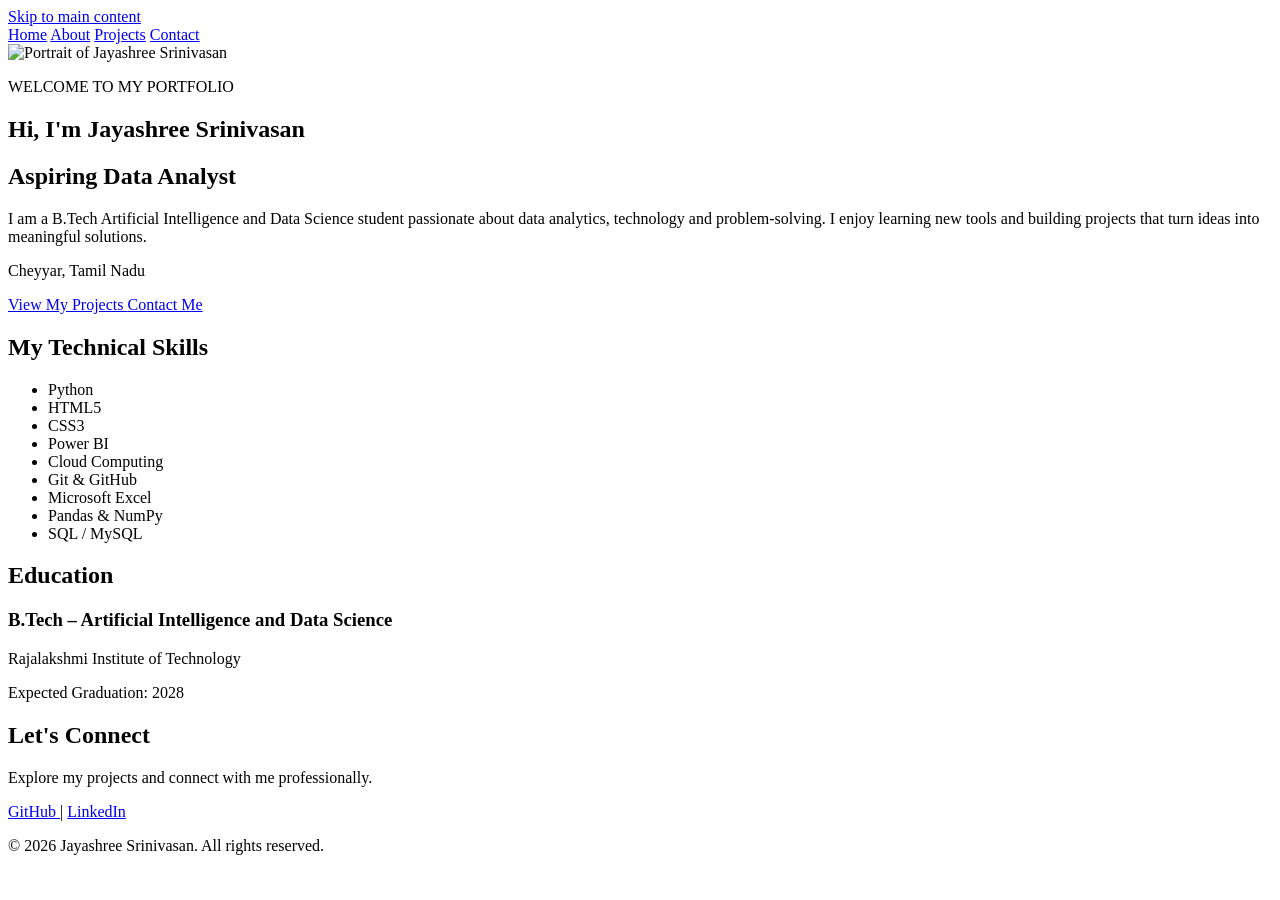
==== index.html @ 3fba59a2 "Add files via upload" ====
<!DOCTYPE html>
<html lang="en">

<head>
    <meta charset="UTF-8">
    <meta name="viewport" content="width=device-width, initial-scale=1.0">

    <meta name="author" content="Jayashree Srinivasan">
    <meta name="description" content="Official portfolio of Jayashree Srinivasan, an aspiring Data Analyst skilled in Python, SQL, Power BI, Excel and Cloud Computing.">

    <meta name="keywords" content="Jayashree Srinivasan, Data Analyst, Python, SQL, Power BI, Portfolio">

    <meta name="theme-color" content="#f4eaff">

    <title>Jayashree Srinivasan | Aspiring Data Analyst</title>

    <link rel="stylesheet" href="css/style.css">
</head>

<body>

    <!-- Skip Navigation -->
    <a class="skip-link" href="#main-content">
        Skip to main content
    </a>

    <!-- Header -->
    <header>
        <nav aria-label="Main navigation">

            <a href="index.html" aria-current="page">Home</a>

            <a href="about.html">About</a>

            <a href="projects.html">Projects</a>

            <a href="contact.html">Contact</a>

        </nav>
    </header>

    <!-- Main Content -->
    <main id="main-content">

        <!-- Hero Section -->
        <section class="hero" aria-labelledby="hero-title">

            <!-- Profile Photo -->
          <img
    src="./images/jayashree-profile.png"
    alt="Portrait of Jayashree Srinivasan"
    class="profile-photo"
    width="150"
    height="150"
>

            <p class="intro-label">
                WELCOME TO MY PORTFOLIO
            </p>

            <h1 id="hero-title">
                Hi, I'm Jayashree Srinivasan
            </h1>

            <h2>
                Aspiring Data Analyst
            </h2>

            <p>
                I am a B.Tech Artificial Intelligence and Data Science
                student passionate about data analytics, technology
                and problem-solving.

                I enjoy learning new tools and building projects
                that turn ideas into meaningful solutions.
            </p>

            <p class="location">
                Cheyyar, Tamil Nadu
            </p>

            <!-- Action Links -->
            <div class="hero-links">

                <a href="projects.html" class="button-link">
                    View My Projects
                </a>

                <a href="contact.html"
                   class="button-link secondary-button">
                    Contact Me
                </a>

            </div>

        </section>

        <!-- Skills Section -->
        <section aria-labelledby="skills-title">

            <h2 id="skills-title">
                My Technical Skills
            </h2>

            <ul class="skills-list">
                <li>Python</li>
                <li>HTML5</li>
                <li>CSS3</li>
                <li>Power BI</li>
                <li>Cloud Computing</li>
                <li>Git &amp; GitHub</li>
                <li>Microsoft Excel</li>
                <li>Pandas &amp; NumPy</li>
                <li>SQL / MySQL</li>
            </ul>

        </section>

        <!-- Education Section -->
        <section aria-labelledby="education-title">

            <h2 id="education-title">
                Education
            </h2>

            <article>

                <h3>
                    B.Tech – Artificial Intelligence and Data Science
                </h3>

                <p>
                    Rajalakshmi Institute of Technology
                </p>

                <p>
                    Expected Graduation: 2028
                </p>

            </article>

        </section>

        <!-- Connect Section -->
        <section aria-labelledby="connect-title">

            <h2 id="connect-title">
                Let's Connect
            </h2>

            <p>
                Explore my projects and connect with me professionally.
            </p>

            <p>
                <a href="https://github.com/Jaya719"
                   target="_blank"
                   rel="noopener noreferrer">
                    GitHub
                </a>

                |

                <a href="https://www.linkedin.com/in/jayasree-srinivasan-7947a432b/"
                   target="_blank"
                   rel="noopener noreferrer">
                    LinkedIn
                </a>
            </p>

        </section>

    </main>

    <!-- Footer -->
    <footer>

        <p>
            &copy; 2026 Jayashree Srinivasan.
            All rights reserved.
        </p>

    </footer>

</body>
</html>
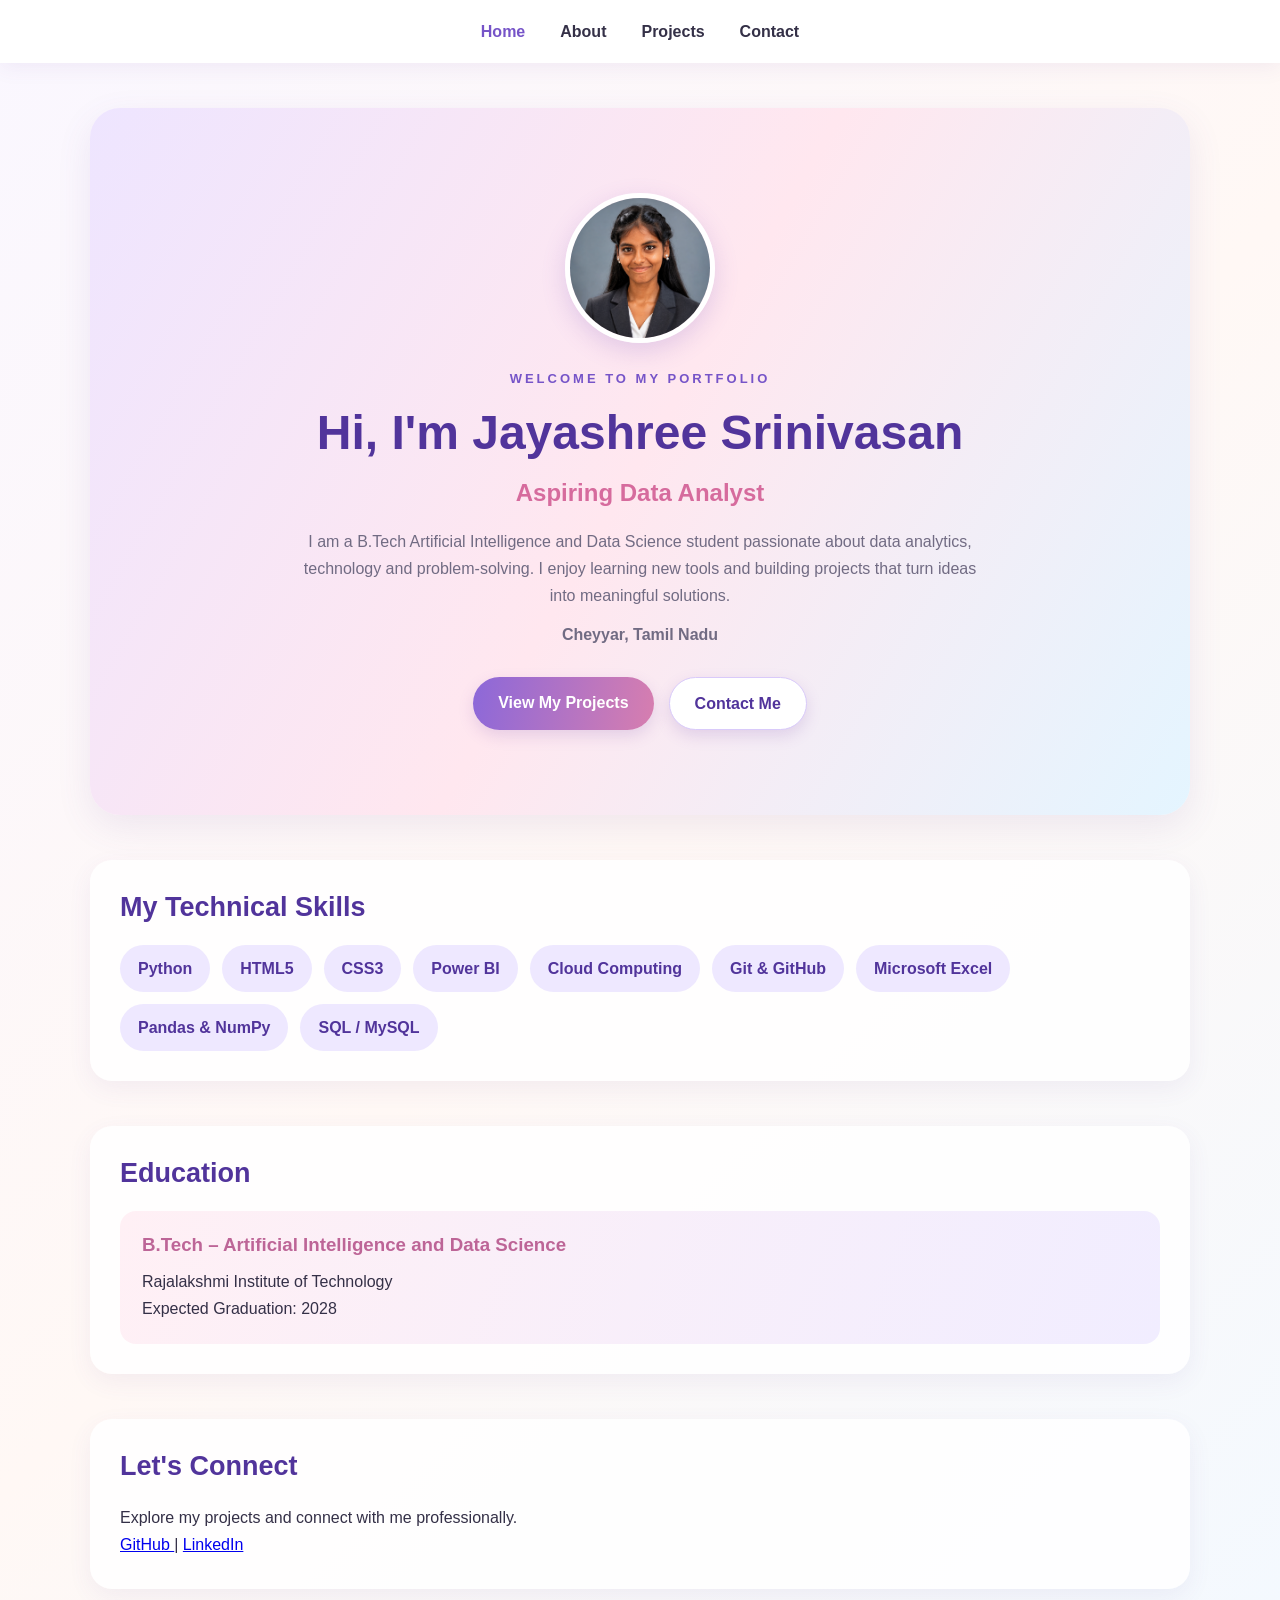
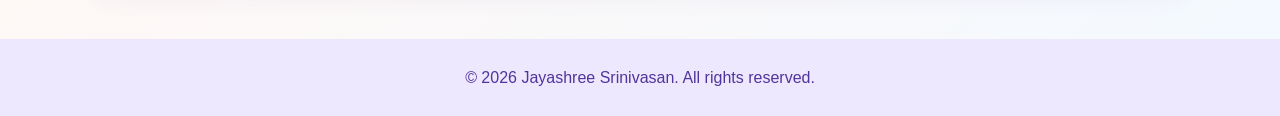
==== commit cfd76de1: "Add files via upload" ====
--- a/index.html
+++ b/index.html
@@ -48,7 +48,7 @@
 
             <!-- Profile Photo -->
           <img
-    src="./images/jayashree-profile.png"
+    src="./jayashree-profile.png"
     alt="Portrait of Jayashree Srinivasan"
     class="profile-photo"
     width="150"
--- a/css/style.css
+++ b/css/style.css
@@ -0,0 +1,367 @@
+
+@import url('https://fonts.googleapis.com/css2?family=DM+Sans:wght@400;500;600;700&family=Poppins:wght@500;600;700;800&display=swap');
+
+:root {
+    --purple: #7654c8;
+    --purple-dark: #51349b;
+    --pink: #f3a4c5;
+    --blue: #a9d9f7;
+    --peach: #ffdfcc;
+    --lavender: #eee8ff;
+    --text: #343047;
+    --muted: #716b83;
+    --white: #ffffff;
+}
+
+* {
+    margin: 0;
+    padding: 0;
+    box-sizing: border-box;
+}
+
+html {
+    scroll-behavior: smooth;
+}
+
+body {
+    font-family: 'DM Sans', sans-serif;
+    color: var(--text);
+    background: linear-gradient(135deg, #faf7ff, #fff8f5, #f3f9ff);
+    line-height: 1.7;
+}
+
+.skip-link {
+    position: absolute;
+    top: -100px;
+    left: 15px;
+    background: var(--purple-dark);
+    color: white;
+    padding: 12px 18px;
+    border-radius: 8px;
+    z-index: 1000;
+}
+
+.skip-link:focus {
+    top: 15px;
+}
+
+header {
+    background: rgba(255, 255, 255, 0.92);
+    padding: 18px 8%;
+    box-shadow: 0 4px 20px rgba(100, 70, 150, 0.08);
+    position: sticky;
+    top: 0;
+    z-index: 100;
+}
+
+nav {
+    display: flex;
+    justify-content: center;
+    flex-wrap: wrap;
+    gap: 35px;
+}
+
+nav a {
+    text-decoration: none;
+    color: var(--text);
+    font-weight: 600;
+    transition: 0.3s;
+}
+
+nav a:hover,
+nav a[aria-current="page"] {
+    color: var(--purple);
+}
+
+a:focus-visible,
+button:focus-visible {
+    outline: 3px solid #e58bb7;
+    outline-offset: 4px;
+}
+
+main {
+    width: min(1100px, 90%);
+    margin: auto;
+}
+
+.hero {
+    text-align: center;
+    padding: 85px 25px;
+    margin: 45px 0;
+    border-radius: 30px;
+    background: linear-gradient(120deg, #eee5ff, #ffe7ef, #e4f5ff);
+    box-shadow: 0 12px 35px rgba(110, 80, 160, 0.10);
+}
+
+.profile-initials {
+    width: 125px;
+    height: 125px;
+    margin: 0 auto 25px;
+    display: grid;
+    place-items: center;
+    border-radius: 50%;
+    background: linear-gradient(135deg, #9b7be8, #f3a4c5);
+    color: white;
+    font-family: 'Poppins', sans-serif;
+    font-size: 42px;
+    font-weight: 800;
+    box-shadow: 0 8px 25px rgba(120, 80, 190, 0.25);
+}
+
+.intro-label {
+    color: var(--purple);
+    font-weight: 700;
+    letter-spacing: 3px;
+    font-size: 13px;
+    margin-bottom: 12px;
+}
+
+h1, h2, h3 {
+    font-family: 'Poppins', sans-serif;
+    line-height: 1.3;
+}
+
+h1 {
+    font-size: clamp(30px, 5vw, 48px);
+    color: var(--purple-dark);
+    margin-bottom: 12px;
+}
+
+.hero h2 {
+    color: #d66b9d;
+    font-size: 24px;
+    margin-bottom: 20px;
+}
+
+.hero > p:not(.intro-label) {
+    max-width: 680px;
+    margin: 12px auto;
+    color: var(--muted);
+}
+
+.location {
+    font-weight: 600;
+}
+
+.hero-links {
+    display: flex;
+    justify-content: center;
+    flex-wrap: wrap;
+    gap: 15px;
+    margin-top: 28px;
+}
+
+.button-link {
+    display: inline-block;
+    padding: 12px 25px;
+    border-radius: 30px;
+    text-decoration: none;
+    color: white;
+    font-weight: 700;
+    background: linear-gradient(100deg, #8c68d9, #d77eaf);
+    box-shadow: 0 6px 15px rgba(130, 85, 180, 0.18);
+    transition: transform 0.3s, box-shadow 0.3s;
+}
+
+.button-link:hover {
+    transform: translateY(-4px);
+    box-shadow: 0 10px 20px rgba(130, 85, 180, 0.25);
+}
+
+.secondary-button {
+    color: var(--purple-dark);
+    background: white;
+    border: 1px solid #d9cafa;
+}
+
+section:not(.hero) {
+    margin: 45px 0;
+    padding: 30px;
+    background: rgba(255, 255, 255, 0.88);
+    border-radius: 22px;
+    box-shadow: 0 8px 25px rgba(100, 70, 150, 0.07);
+}
+
+section h2 {
+    color: var(--purple-dark);
+    font-size: 27px;
+    margin-bottom: 20px;
+}
+
+section h3 {
+    color: #bd6597;
+    margin-bottom: 10px;
+}
+
+.skills-list {
+    display: flex;
+    flex-wrap: wrap;
+    gap: 12px;
+    list-style: none;
+}
+
+.skills-list li {
+    background: var(--lavender);
+    color: var(--purple-dark);
+    padding: 10px 18px;
+    border-radius: 25px;
+    font-weight: 600;
+}
+
+article {
+    padding: 22px;
+    border-radius: 16px;
+    background: linear-gradient(110deg, #fff0f5, #f1edff);
+}
+
+footer {
+    text-align: center;
+    padding: 25px;
+    background: #eee8ff;
+    color: var(--purple-dark);
+    margin-top: 50px;
+}
+
+@media (max-width: 600px) {
+    header {
+        padding: 15px 5%;
+    }
+
+    nav {
+        gap: 15px;
+    }
+
+    .hero {
+        padding: 55px 18px;
+        margin: 25px 0;
+    }
+
+    section:not(.hero) {
+        padding: 22px;
+    }
+
+    .hero-links {
+        flex-direction: column;
+        align-items: center;
+    }
+}
+
+/* Project cards */
+.project-grid {
+    display: grid;
+    grid-template-columns: repeat(auto-fit, minmax(240px, 1fr));
+    gap: 22px;
+}
+
+.project-card {
+    padding: 25px;
+    border-radius: 20px;
+    border: 1px solid rgba(120, 90, 170, 0.10);
+    transition: transform 0.3s ease, box-shadow 0.3s ease;
+}
+
+.project-card:hover {
+    transform: translateY(-7px);
+    box-shadow: 0 14px 28px rgba(100, 70, 150, 0.13);
+}
+
+.project-card h3 {
+    color: #51349b;
+    margin: 12px 0;
+}
+
+.project-card p {
+    color: #625d70;
+    margin-top: 8px;
+}
+
+.project-number {
+    display: inline-block;
+    font-family: 'Poppins', sans-serif;
+    font-weight: 800;
+    color: #7654c8;
+    background: white;
+    padding: 6px 13px;
+    border-radius: 20px;
+}
+
+.project-one {
+    background: linear-gradient(135deg, #ffe8f1, #fff5fa);
+}
+
+.project-two {
+    background: linear-gradient(135deg, #e4f4ff, #f2f9ff);
+}
+
+.project-three {
+    background: linear-gradient(135deg, #e9e3ff, #f8f5ff);
+}
+
+.project-four {
+    background: linear-gradient(135deg, #e2f5e9, #f4fff7);
+}
+
+.project-five {
+    background: linear-gradient(135deg, #ffeedc, #fff9f0);
+}
+
+/* Contact form */
+.form-group {
+    margin-bottom: 20px;
+}
+
+.form-group label {
+    display: block;
+    font-weight: 600;
+    margin-bottom: 8px;
+    color: #51349b;
+}
+
+.form-group input,
+.form-group textarea {
+    width: 100%;
+    padding: 13px 15px;
+    border: 1px solid #d9cafa;
+    border-radius: 12px;
+    font: inherit;
+    color: #343047;
+    background: #fff;
+}
+
+.form-group input:focus,
+.form-group textarea:focus {
+    outline: 3px solid #eee1ff;
+    border-color: #7654c8;
+}
+
+.form-group textarea {
+    resize: vertical;
+}
+
+button.button-link {
+    border: none;
+    cursor: pointer;
+    font: inherit;
+    font-weight: 700;
+}
+
+button.button-link:hover {
+    filter: brightness(1.05);
+}
+.profile-photo {
+    display: block;
+    width: 150px;
+    height: 150px;
+    object-fit: cover;
+    object-position: center;
+    border-radius: 50%;
+    border: 5px solid white;
+    margin: 0 auto 25px;
+    box-shadow: 0 8px 25px rgba(120, 80, 190, 0.2);
+}
+.profile-photo {
+    border-radius: 50% !important;
+    width: 150px !important;
+    height: 150px !important;
+    object-fit: cover;
+}
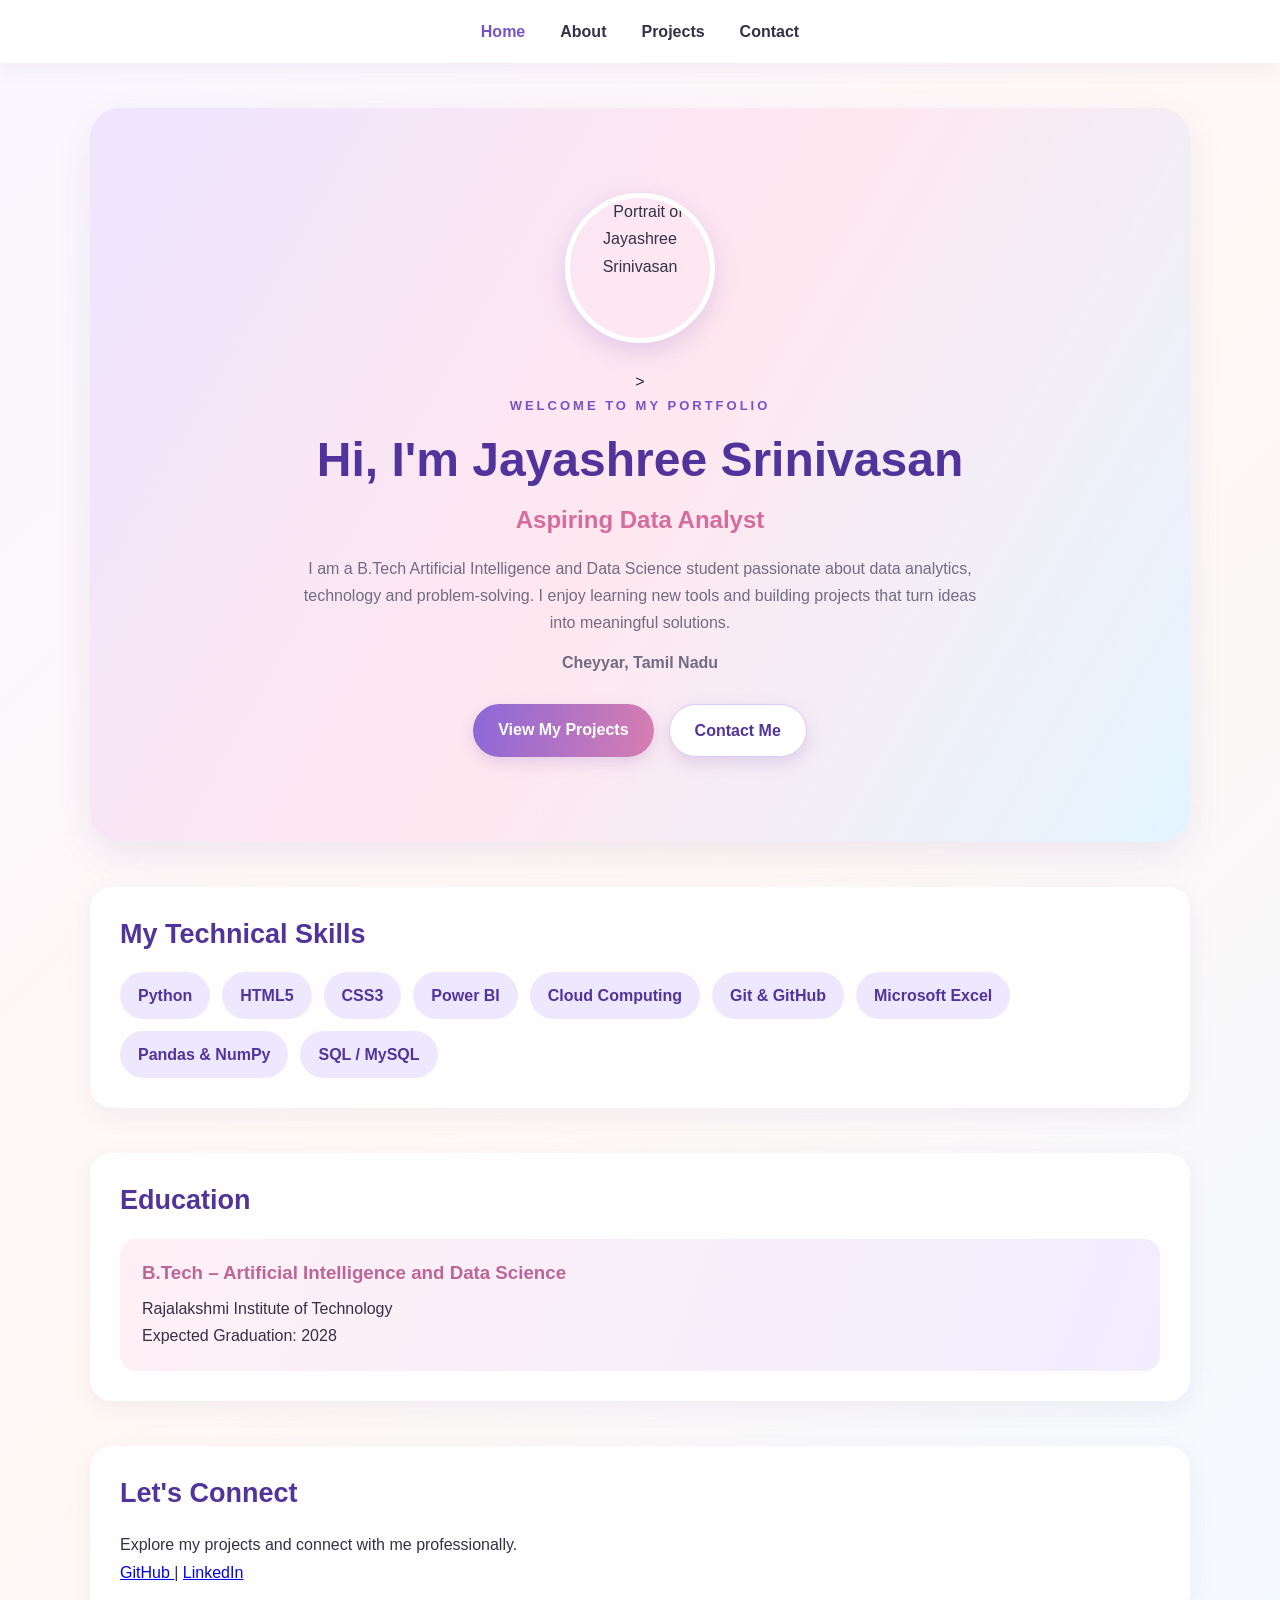
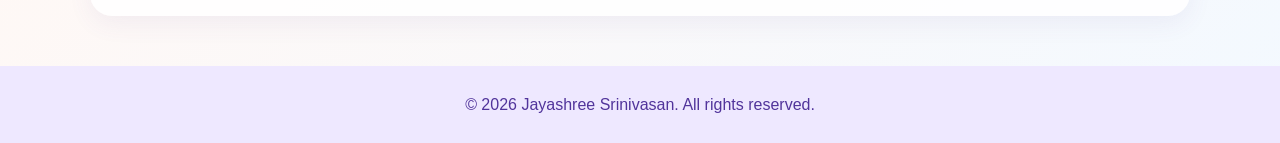
==== commit a319baeb: "Add files via upload" ====
--- a/index.html
+++ b/index.html
@@ -47,12 +47,11 @@
         <section class="hero" aria-labelledby="hero-title">
 
             <!-- Profile Photo -->
-          <img
-    src="./jayashree-profile.png"
-    alt="Portrait of Jayashree Srinivasan"
-    class="profile-photo"
-    width="150"
-    height="150"
+         <img src="images/jayashree-profile.png"
+     alt="Portrait of Jayashree Srinivasan"
+     class="profile-photo"
+     width="150"
+     height="150">
 >
 
             <p class="intro-label">
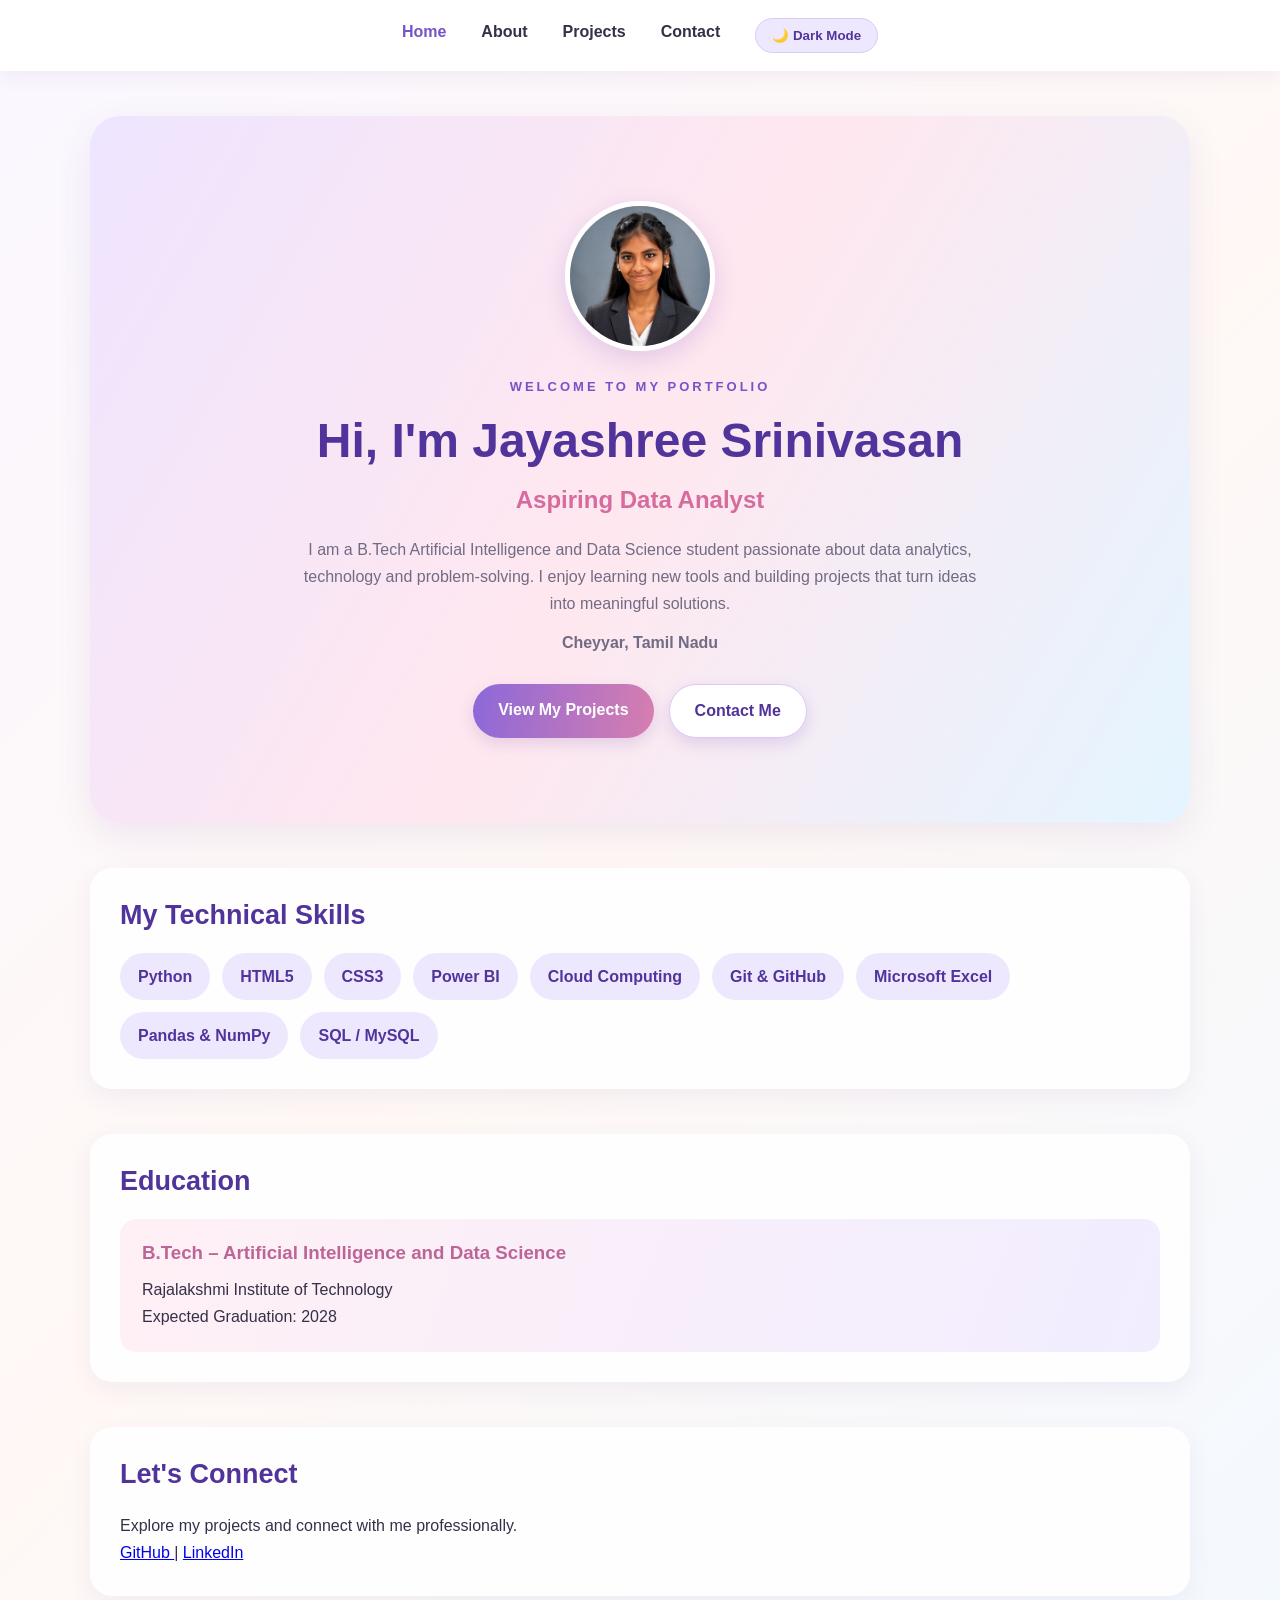
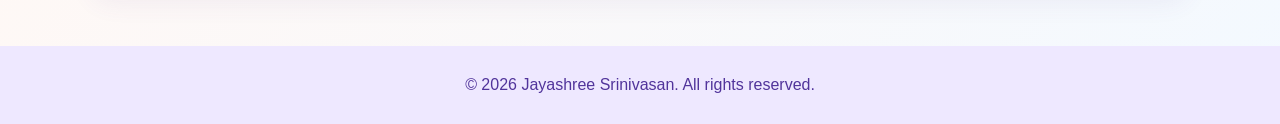
==== commit 31995547: "Task 2 - Advanced CSS and Dark Mode" ====
--- a/index.html
+++ b/index.html
@@ -1,186 +1,199 @@
-
-<!DOCTYPE html>
-<html lang="en">
-
-<head>
-    <meta charset="UTF-8">
-    <meta name="viewport" content="width=device-width, initial-scale=1.0">
-
-    <meta name="author" content="Jayashree Srinivasan">
-    <meta name="description" content="Official portfolio of Jayashree Srinivasan, an aspiring Data Analyst skilled in Python, SQL, Power BI, Excel and Cloud Computing.">
-
-    <meta name="keywords" content="Jayashree Srinivasan, Data Analyst, Python, SQL, Power BI, Portfolio">
-
-    <meta name="theme-color" content="#f4eaff">
-
-    <title>Jayashree Srinivasan | Aspiring Data Analyst</title>
-
-    <link rel="stylesheet" href="css/style.css">
-</head>
-
-<body>
-
-    <!-- Skip Navigation -->
-    <a class="skip-link" href="#main-content">
-        Skip to main content
-    </a>
-
-    <!-- Header -->
-    <header>
-        <nav aria-label="Main navigation">
-
-            <a href="index.html" aria-current="page">Home</a>
-
-            <a href="about.html">About</a>
-
-            <a href="projects.html">Projects</a>
-
-            <a href="contact.html">Contact</a>
-
-        </nav>
-    </header>
-
-    <!-- Main Content -->
-    <main id="main-content">
-
-        <!-- Hero Section -->
-        <section class="hero" aria-labelledby="hero-title">
-
-            <!-- Profile Photo -->
-         <img src="images/jayashree-profile.png"
-     alt="Portrait of Jayashree Srinivasan"
-     class="profile-photo"
-     width="150"
-     height="150">
->
-
-            <p class="intro-label">
-                WELCOME TO MY PORTFOLIO
-            </p>
-
-            <h1 id="hero-title">
-                Hi, I'm Jayashree Srinivasan
-            </h1>
-
-            <h2>
-                Aspiring Data Analyst
-            </h2>
-
-            <p>
-                I am a B.Tech Artificial Intelligence and Data Science
-                student passionate about data analytics, technology
-                and problem-solving.
-
-                I enjoy learning new tools and building projects
-                that turn ideas into meaningful solutions.
-            </p>
-
-            <p class="location">
-                Cheyyar, Tamil Nadu
-            </p>
-
-            <!-- Action Links -->
-            <div class="hero-links">
-
-                <a href="projects.html" class="button-link">
-                    View My Projects
-                </a>
-
-                <a href="contact.html"
-                   class="button-link secondary-button">
-                    Contact Me
-                </a>
-
-            </div>
-
-        </section>
-
-        <!-- Skills Section -->
-        <section aria-labelledby="skills-title">
-
-            <h2 id="skills-title">
-                My Technical Skills
-            </h2>
-
-            <ul class="skills-list">
-                <li>Python</li>
-                <li>HTML5</li>
-                <li>CSS3</li>
-                <li>Power BI</li>
-                <li>Cloud Computing</li>
-                <li>Git &amp; GitHub</li>
-                <li>Microsoft Excel</li>
-                <li>Pandas &amp; NumPy</li>
-                <li>SQL / MySQL</li>
-            </ul>
-
-        </section>
-
-        <!-- Education Section -->
-        <section aria-labelledby="education-title">
-
-            <h2 id="education-title">
-                Education
-            </h2>
-
-            <article>
-
-                <h3>
-                    B.Tech – Artificial Intelligence and Data Science
-                </h3>
-
-                <p>
-                    Rajalakshmi Institute of Technology
-                </p>
-
-                <p>
-                    Expected Graduation: 2028
-                </p>
-
-            </article>
-
-        </section>
-
-        <!-- Connect Section -->
-        <section aria-labelledby="connect-title">
-
-            <h2 id="connect-title">
-                Let's Connect
-            </h2>
-
-            <p>
-                Explore my projects and connect with me professionally.
-            </p>
-
-            <p>
-                <a href="https://github.com/Jaya719"
-                   target="_blank"
-                   rel="noopener noreferrer">
-                    GitHub
-                </a>
-
-                |
-
-                <a href="https://www.linkedin.com/in/jayasree-srinivasan-7947a432b/"
-                   target="_blank"
-                   rel="noopener noreferrer">
-                    LinkedIn
-                </a>
-            </p>
-
-        </section>
-
-    </main>
-
-    <!-- Footer -->
-    <footer>
-
-        <p>
-            &copy; 2026 Jayashree Srinivasan.
-            All rights reserved.
-        </p>
-
-    </footer>
-
-</body>
-</html>
+
+<!DOCTYPE html>
+<html lang="en">
+
+<head>
+    <meta charset="UTF-8">
+    <meta name="viewport" content="width=device-width, initial-scale=1.0">
+
+    <meta name="author" content="Jayashree Srinivasan">
+    <meta name="description" content="Official portfolio of Jayashree Srinivasan, an aspiring Data Analyst skilled in Python, SQL, Power BI, Excel and Cloud Computing.">
+
+    <meta name="keywords" content="Jayashree Srinivasan, Data Analyst, Python, SQL, Power BI, Portfolio">
+
+    <meta name="theme-color" content="#f4eaff">
+
+    <title>Jayashree Srinivasan | Aspiring Data Analyst</title>
+
+    <link rel="stylesheet" href="css/style.css">
+</head>
+
+<body>
+
+    <!-- Skip Navigation -->
+    <a class="skip-link" href="#main-content">
+        Skip to main content
+    </a>
+
+    <!-- Header -->
+    <header>
+        <nav aria-label="Main navigation">
+
+            <a href="index.html" aria-current="page">Home</a>
+
+            <a href="about.html">About</a>
+
+            <a href="projects.html">Projects</a>
+
+            <a href="contact.html">Contact</a>
+
+            <!-- Dark Mode Toggle -->
+            <button
+                id="theme-toggle"
+                class="theme-toggle"
+                type="button"
+                aria-label="Switch to dark mode">
+                🌙 Dark Mode
+            </button>
+
+        </nav>
+    </header>
+
+    <!-- Main Content -->
+    <main id="main-content">
+
+        <!-- Hero Section -->
+        <section class="hero" aria-labelledby="hero-title">
+
+            <!-- Profile Photo -->
+            <img
+                src="images/jayashree-profile.png"
+                alt="Portrait of Jayashree Srinivasan"
+                class="profile-photo"
+                width="150"
+                height="150"
+            >
+
+            <p class="intro-label">
+                WELCOME TO MY PORTFOLIO
+            </p>
+
+            <h1 id="hero-title">
+                Hi, I'm Jayashree Srinivasan
+            </h1>
+
+            <h2>
+                Aspiring Data Analyst
+            </h2>
+
+            <p>
+                I am a B.Tech Artificial Intelligence and Data Science
+                student passionate about data analytics, technology
+                and problem-solving.
+
+                I enjoy learning new tools and building projects
+                that turn ideas into meaningful solutions.
+            </p>
+
+            <p class="location">
+                Cheyyar, Tamil Nadu
+            </p>
+
+            <!-- Action Links -->
+            <div class="hero-links">
+
+                <a href="projects.html" class="button-link">
+                    View My Projects
+                </a>
+
+                <a href="contact.html"
+                   class="button-link secondary-button">
+                    Contact Me
+                </a>
+
+            </div>
+
+        </section>
+
+        <!-- Skills Section -->
+        <section aria-labelledby="skills-title">
+
+            <h2 id="skills-title">
+                My Technical Skills
+            </h2>
+
+            <ul class="skills-list">
+                <li>Python</li>
+                <li>HTML5</li>
+                <li>CSS3</li>
+                <li>Power BI</li>
+                <li>Cloud Computing</li>
+                <li>Git &amp; GitHub</li>
+                <li>Microsoft Excel</li>
+                <li>Pandas &amp; NumPy</li>
+                <li>SQL / MySQL</li>
+            </ul>
+
+        </section>
+
+        <!-- Education Section -->
+        <section aria-labelledby="education-title">
+
+            <h2 id="education-title">
+                Education
+            </h2>
+
+            <article>
+
+                <h3>
+                    B.Tech – Artificial Intelligence and Data Science
+                </h3>
+
+                <p>
+                    Rajalakshmi Institute of Technology
+                </p>
+
+                <p>
+                    Expected Graduation: 2028
+                </p>
+
+            </article>
+
+        </section>
+
+        <!-- Connect Section -->
+        <section aria-labelledby="connect-title">
+
+            <h2 id="connect-title">
+                Let's Connect
+            </h2>
+
+            <p>
+                Explore my projects and connect with me professionally.
+            </p>
+
+            <p>
+                <a href="https://github.com/Jaya719"
+                   target="_blank"
+                   rel="noopener noreferrer">
+                    GitHub
+                </a>
+
+                |
+
+                <a href="https://www.linkedin.com/in/jayasree-srinivasan-7947a432b/"
+                   target="_blank"
+                   rel="noopener noreferrer">
+                    LinkedIn
+                </a>
+            </p>
+
+        </section>
+
+    </main>
+
+    <!-- Footer -->
+    <footer>
+
+        <p>
+            &copy; 2026 Jayashree Srinivasan.
+            All rights reserved.
+        </p>
+
+    </footer>
+
+    <!-- Dark Mode JavaScript -->
+   <script src="js/theme.js"></script>
+
+</body>
+</html>
--- a/css/style.css
+++ b/css/style.css
@@ -11,6 +11,7 @@
     --text: #343047;
     --muted: #716b83;
     --white: #ffffff;
+    --bg: #faf7ff;
 }
 
 * {
@@ -247,13 +248,19 @@
 }
 
 /* Project cards */
+/* Advanced Responsive CSS Grid */
+
 .project-grid {
     display: grid;
-    grid-template-columns: repeat(auto-fit, minmax(240px, 1fr));
-    gap: 22px;
+    grid-template-columns: repeat( auto-fit, minmax(min(100%, 280px), 1fr));
+    gap: 25px;
+    align-items: stretch;
 }
 
 .project-card {
+    display: flex;
+    flex-direction: column;
+    height: 100%;
     padding: 25px;
     border-radius: 20px;
     border: 1px solid rgba(120, 90, 170, 0.10);
@@ -348,6 +355,7 @@
 button.button-link:hover {
     filter: brightness(1.05);
 }
+/* Profile Photo */
 .profile-photo {
     display: block;
     width: 150px;
@@ -358,10 +366,119 @@
     border: 5px solid white;
     margin: 0 auto 25px;
     box-shadow: 0 8px 25px rgba(120, 80, 190, 0.2);
-}
-.profile-photo {
-    border-radius: 50% !important;
-    width: 150px !important;
-    height: 150px !important;
-    object-fit: cover;
-}
+    transition: transform 0.3s ease;
+}
+
+.profile-photo:hover {
+    transform: scale(1.05);
+}
+
+/* Dark Mode Theme */
+
+body.dark-mode {
+    --text: #f1eaff;
+    --muted: #c4bad8;
+    --white: #252033;
+    --bg: #191625;
+
+    background: var(--bg);
+    color: var(--text);
+}
+
+body.dark-mode header {
+    background: #252033;
+}
+
+body.dark-mode nav a {
+    color: #f1eaff;
+}
+
+body.dark-mode nav a:hover,
+body.dark-mode nav a[aria-current="page"] {
+    color: #e4b5ff;
+}
+
+body.dark-mode .hero {
+    background: linear-gradient(120deg, #302442, #3b2638, #233447);
+}
+
+body.dark-mode h1,
+body.dark-mode section h2 {
+    color: #e4c5ff;
+}
+
+body.dark-mode .hero h2,
+body.dark-mode section h3 {
+    color: #f3a4c5;
+}
+
+body.dark-mode .hero > p:not(.intro-label) {
+    color: #d0c5e0;
+}
+
+body.dark-mode section:not(.hero) {
+    background: #252033;
+}
+
+body.dark-mode article {
+    background: #352b46;
+}
+
+body.dark-mode .skills-list li {
+    background: #403458;
+    color: #f1eaff;
+}
+
+body.dark-mode footer {
+    background: #252033;
+    color: #e4c5ff;
+}
+
+body.dark-mode .project-card {
+    background: #30283d;
+    border-color: #514366;
+}
+
+body.dark-mode .project-card h3,
+body.dark-mode .project-card p {
+    color: #f1eaff;
+}
+
+body.dark-mode .project-number {
+    background: #403458;
+    color: #f1eaff;
+}
+
+body.dark-mode .form-group label {
+    color: #e4c5ff;
+}
+
+body.dark-mode .form-group input,
+body.dark-mode .form-group textarea {
+    background: #30283d;
+    color: white;
+    border-color: #665481;
+}
+
+body.dark-mode .secondary-button {
+    background: #352b46;
+    color: #f1eaff;
+    border-color: #665481;
+}
+
+/* Theme Toggle Button */
+
+.theme-toggle {
+    padding: 9px 16px;
+    border: 1px solid #d9cafa;
+    border-radius: 25px;
+    background: #eee8ff;
+    color: #51349b;
+    font-weight: 700;
+    cursor: pointer;
+    transition: all 0.3s ease;
+}
+
+.theme-toggle:hover {
+    transform: translateY(-2px);
+}
